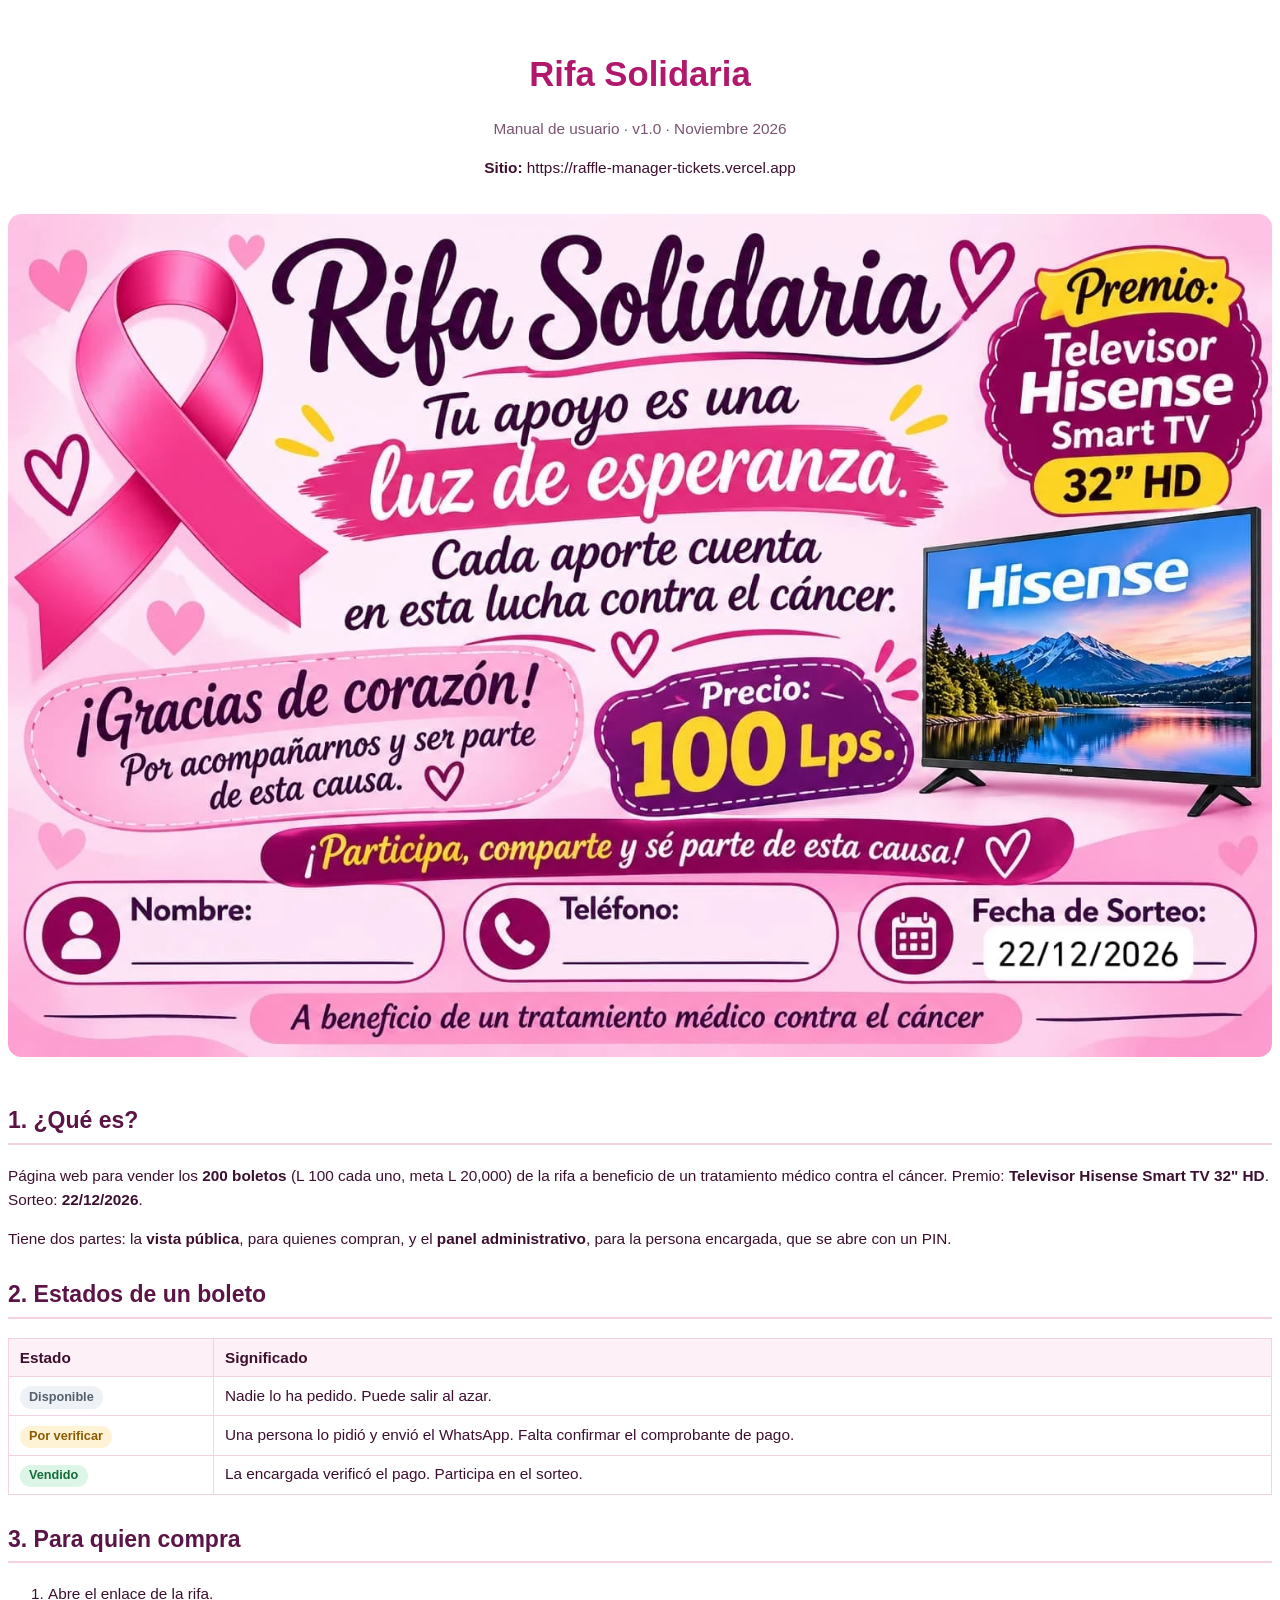
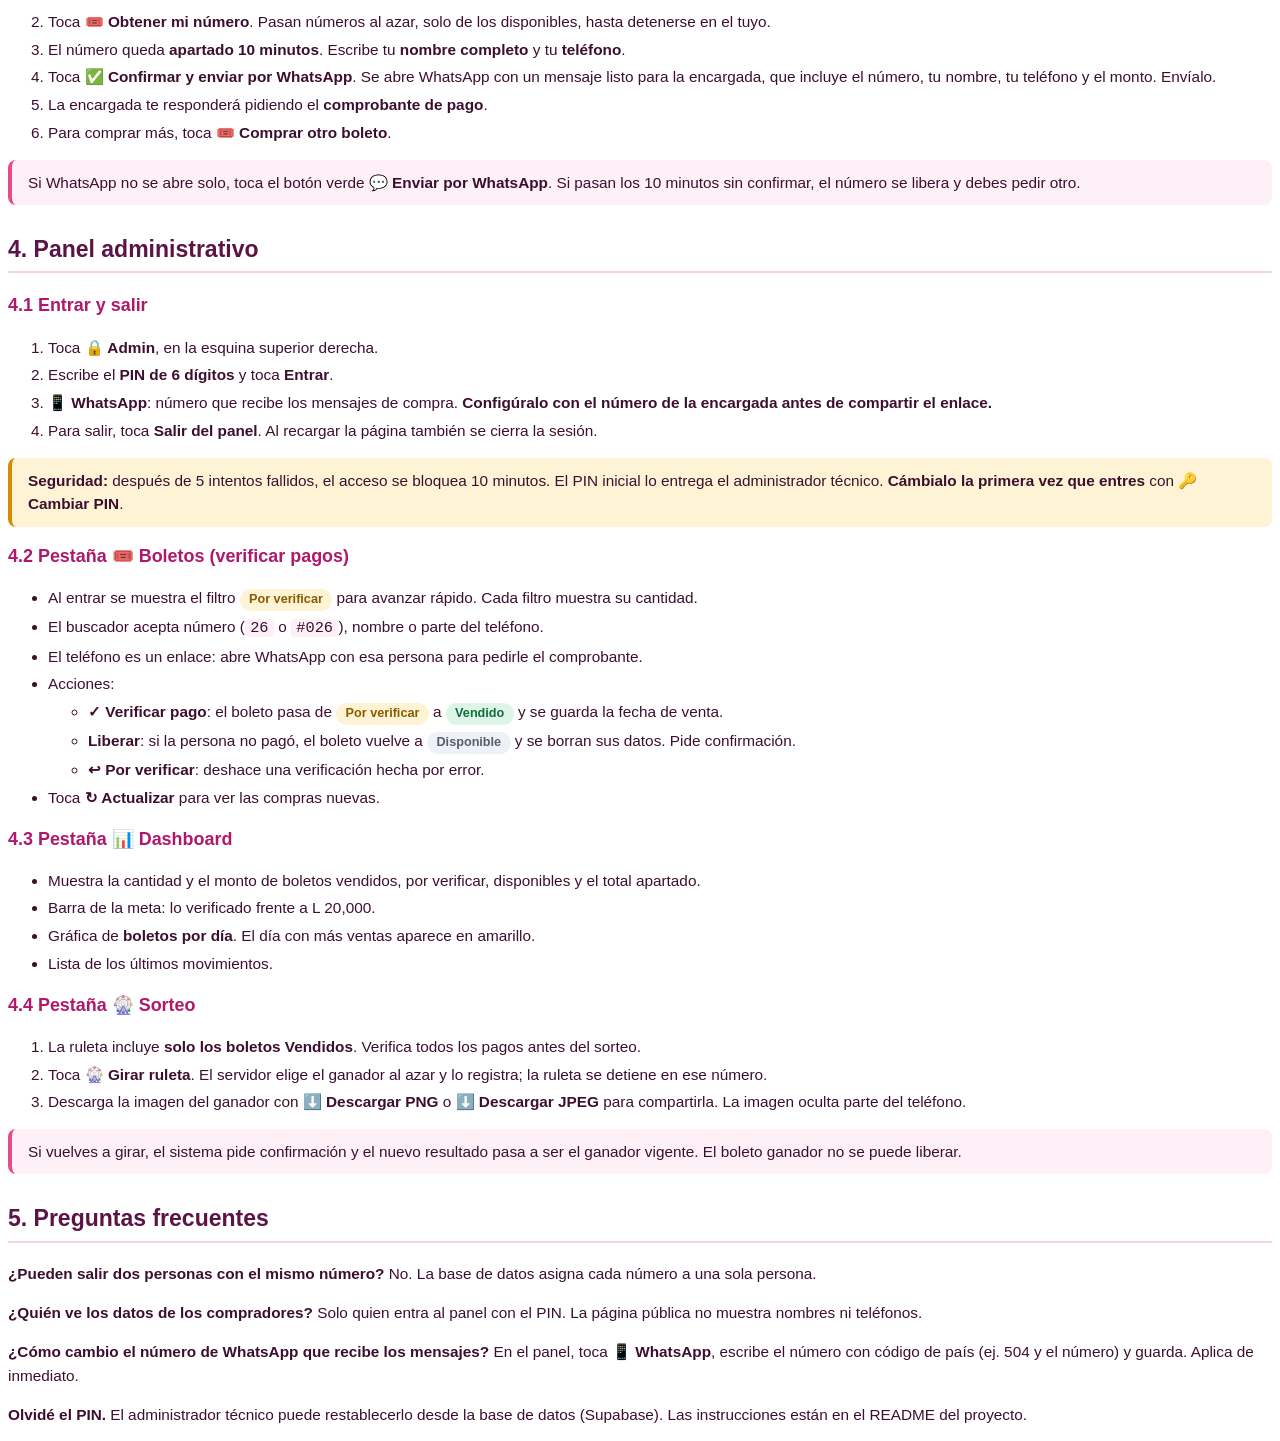
==== docs/manual/manual-usuario.html @ e07d1984 "feat: rifa solidaria con Supabase, panel admin, sorteo y manual Co-Authored-By: Claude Opus 5.5 <nor" ====
<!doctype html>
<html lang="es">
<head>
<meta charset="utf-8">
<title>Manual de usuario · Rifa Solidaria</title>
<style>
  @page { size: Letter; margin: 18mm 16mm; }
  body { font: 11.5pt/1.55 "Segoe UI", Arial, sans-serif; color: #3d0f2f; }
  h1 { color: #b0186b; font-size: 26pt; margin: 0 0 4pt; }
  h2 { color: #5b1446; border-bottom: 2px solid #f3d3e3; padding-bottom: 3pt; margin-top: 20pt; page-break-after: avoid; }
  h3 { color: #b0186b; margin: 12pt 0 4pt; }
  .cover { text-align: center; padding: 30pt 0 10pt; }
  .cover img { width: 100%; border-radius: 10pt; margin-top: 14pt; }
  .muted { color: #7a5470; }
  .box { background: #fdf0f6; border-left: 4px solid #e84a8a; padding: 8pt 12pt; border-radius: 6pt; margin: 8pt 0; }
  .warn { background: #fff3d6; border-color: #d98a00; }
  table { width: 100%; border-collapse: collapse; margin: 6pt 0; }
  th, td { border: 1px solid #f3d3e3; padding: 5pt 8pt; text-align: left; vertical-align: top; }
  th { background: #fdf0f6; }
  ol li, ul li { margin: 3pt 0; }
  .badge { display: inline-block; padding: 1pt 7pt; border-radius: 9pt; font-weight: 700; font-size: 9.5pt; }
  .d { background: #eef1f5; color: #55606e; } .p { background: #fff3d6; color: #8a5a00; } .v { background: #dcf5e6; color: #146c3b; }
  .pb { page-break-before: always; }
  code { background: #fdf0f6; padding: 0 4pt; border-radius: 3pt; }
</style>
</head>
<body>
<section class="cover">
  <h1>Rifa Solidaria</h1>
  <p class="muted">Manual de usuario · v1.0 · Noviembre 2026</p>
  <p><strong>Sitio:</strong> https://raffle-manager-tickets.vercel.app</p>
  <img src="../../assets/afiche.webp" alt="Afiche de la rifa">
</section>

<h2>1. ¿Qué es?</h2>
<p>Página web para vender los <strong>200 boletos</strong> (L 100 cada uno, meta L 20,000) de la rifa a beneficio de un tratamiento médico contra el cáncer. Premio: <strong>Televisor Hisense Smart TV 32" HD</strong>. Sorteo: <strong>22/12/2026</strong>.</p>
<p>Tiene dos partes: la <strong>vista pública</strong>, para quienes compran, y el <strong>panel administrativo</strong>, para la persona encargada, que se abre con un PIN.</p>

<h2>2. Estados de un boleto</h2>
<table>
  <tr><th>Estado</th><th>Significado</th></tr>
  <tr><td><span class="badge d">Disponible</span></td><td>Nadie lo ha pedido. Puede salir al azar.</td></tr>
  <tr><td><span class="badge p">Por verificar</span></td><td>Una persona lo pidió y envió el WhatsApp. Falta confirmar el comprobante de pago.</td></tr>
  <tr><td><span class="badge v">Vendido</span></td><td>La encargada verificó el pago. Participa en el sorteo.</td></tr>
</table>

<h2>3. Para quien compra</h2>
<ol>
  <li>Abre el enlace de la rifa.</li>
  <li>Toca <strong>🎟️ Obtener mi número</strong>. Pasan números al azar, solo de los disponibles, hasta detenerse en el tuyo.</li>
  <li>El número queda <strong>apartado 10 minutos</strong>. Escribe tu <strong>nombre completo</strong> y tu <strong>teléfono</strong>.</li>
  <li>Toca <strong>✅ Confirmar y enviar por WhatsApp</strong>. Se abre WhatsApp con un mensaje listo para la encargada, que incluye el número, tu nombre, tu teléfono y el monto. Envíalo.</li>
  <li>La encargada te responderá pidiendo el <strong>comprobante de pago</strong>.</li>
  <li>Para comprar más, toca <strong>🎟️ Comprar otro boleto</strong>.</li>
</ol>
<div class="box">Si WhatsApp no se abre solo, toca el botón verde <strong>💬 Enviar por WhatsApp</strong>. Si pasan los 10 minutos sin confirmar, el número se libera y debes pedir otro.</div>

<h2 class="pb">4. Panel administrativo</h2>
<h3>4.1 Entrar y salir</h3>
<ol>
  <li>Toca <strong>🔒 Admin</strong>, en la esquina superior derecha.</li>
  <li>Escribe el <strong>PIN de 6 dígitos</strong> y toca <strong>Entrar</strong>.</li>
  <li><strong>📱 WhatsApp</strong>: número que recibe los mensajes de compra. <strong>Configúralo con el número de la encargada antes de compartir el enlace.</strong></li>
  <li>Para salir, toca <strong>Salir del panel</strong>. Al recargar la página también se cierra la sesión.</li>
</ol>
<div class="box warn"><strong>Seguridad:</strong> después de 5 intentos fallidos, el acceso se bloquea 10 minutos. El PIN inicial lo entrega el administrador técnico. <strong>Cámbialo la primera vez que entres</strong> con <strong>🔑 Cambiar PIN</strong>.</div>

<h3>4.2 Pestaña 🎟️ Boletos (verificar pagos)</h3>
<ul>
  <li>Al entrar se muestra el filtro <span class="badge p">Por verificar</span> para avanzar rápido. Cada filtro muestra su cantidad.</li>
  <li>El buscador acepta número (<code>26</code> o <code>#026</code>), nombre o parte del teléfono.</li>
  <li>El teléfono es un enlace: abre WhatsApp con esa persona para pedirle el comprobante.</li>
  <li>Acciones:
    <ul>
      <li><strong>✓ Verificar pago</strong>: el boleto pasa de <span class="badge p">Por verificar</span> a <span class="badge v">Vendido</span> y se guarda la fecha de venta.</li>
      <li><strong>Liberar</strong>: si la persona no pagó, el boleto vuelve a <span class="badge d">Disponible</span> y se borran sus datos. Pide confirmación.</li>
      <li><strong>↩ Por verificar</strong>: deshace una verificación hecha por error.</li>
    </ul>
  </li>
  <li>Toca <strong>↻ Actualizar</strong> para ver las compras nuevas.</li>
</ul>

<h3>4.3 Pestaña 📊 Dashboard</h3>
<ul>
  <li>Muestra la cantidad y el monto de boletos vendidos, por verificar, disponibles y el total apartado.</li>
  <li>Barra de la meta: lo verificado frente a L 20,000.</li>
  <li>Gráfica de <strong>boletos por día</strong>. El día con más ventas aparece en amarillo.</li>
  <li>Lista de los últimos movimientos.</li>
</ul>

<h3>4.4 Pestaña 🎡 Sorteo</h3>
<ol>
  <li>La ruleta incluye <strong>solo los boletos Vendidos</strong>. Verifica todos los pagos antes del sorteo.</li>
  <li>Toca <strong>🎡 Girar ruleta</strong>. El servidor elige el ganador al azar y lo registra; la ruleta se detiene en ese número.</li>
  <li>Descarga la imagen del ganador con <strong>⬇️ Descargar PNG</strong> o <strong>⬇️ Descargar JPEG</strong> para compartirla. La imagen oculta parte del teléfono.</li>
</ol>
<div class="box">Si vuelves a girar, el sistema pide confirmación y el nuevo resultado pasa a ser el ganador vigente. El boleto ganador no se puede liberar.</div>

<h2>5. Preguntas frecuentes</h2>
<p><strong>¿Pueden salir dos personas con el mismo número?</strong> No. La base de datos asigna cada número a una sola persona.</p>
<p><strong>¿Quién ve los datos de los compradores?</strong> Solo quien entra al panel con el PIN. La página pública no muestra nombres ni teléfonos.</p>
<p><strong>¿Cómo cambio el número de WhatsApp que recibe los mensajes?</strong> En el panel, toca <strong>📱 WhatsApp</strong>, escribe el número con código de país (ej. 504 y el número) y guarda. Aplica de inmediato.</p>
<p><strong>Olvidé el PIN.</strong> El administrador técnico puede restablecerlo desde la base de datos (Supabase). Las instrucciones están en el README del proyecto.</p>
</body>
</html>
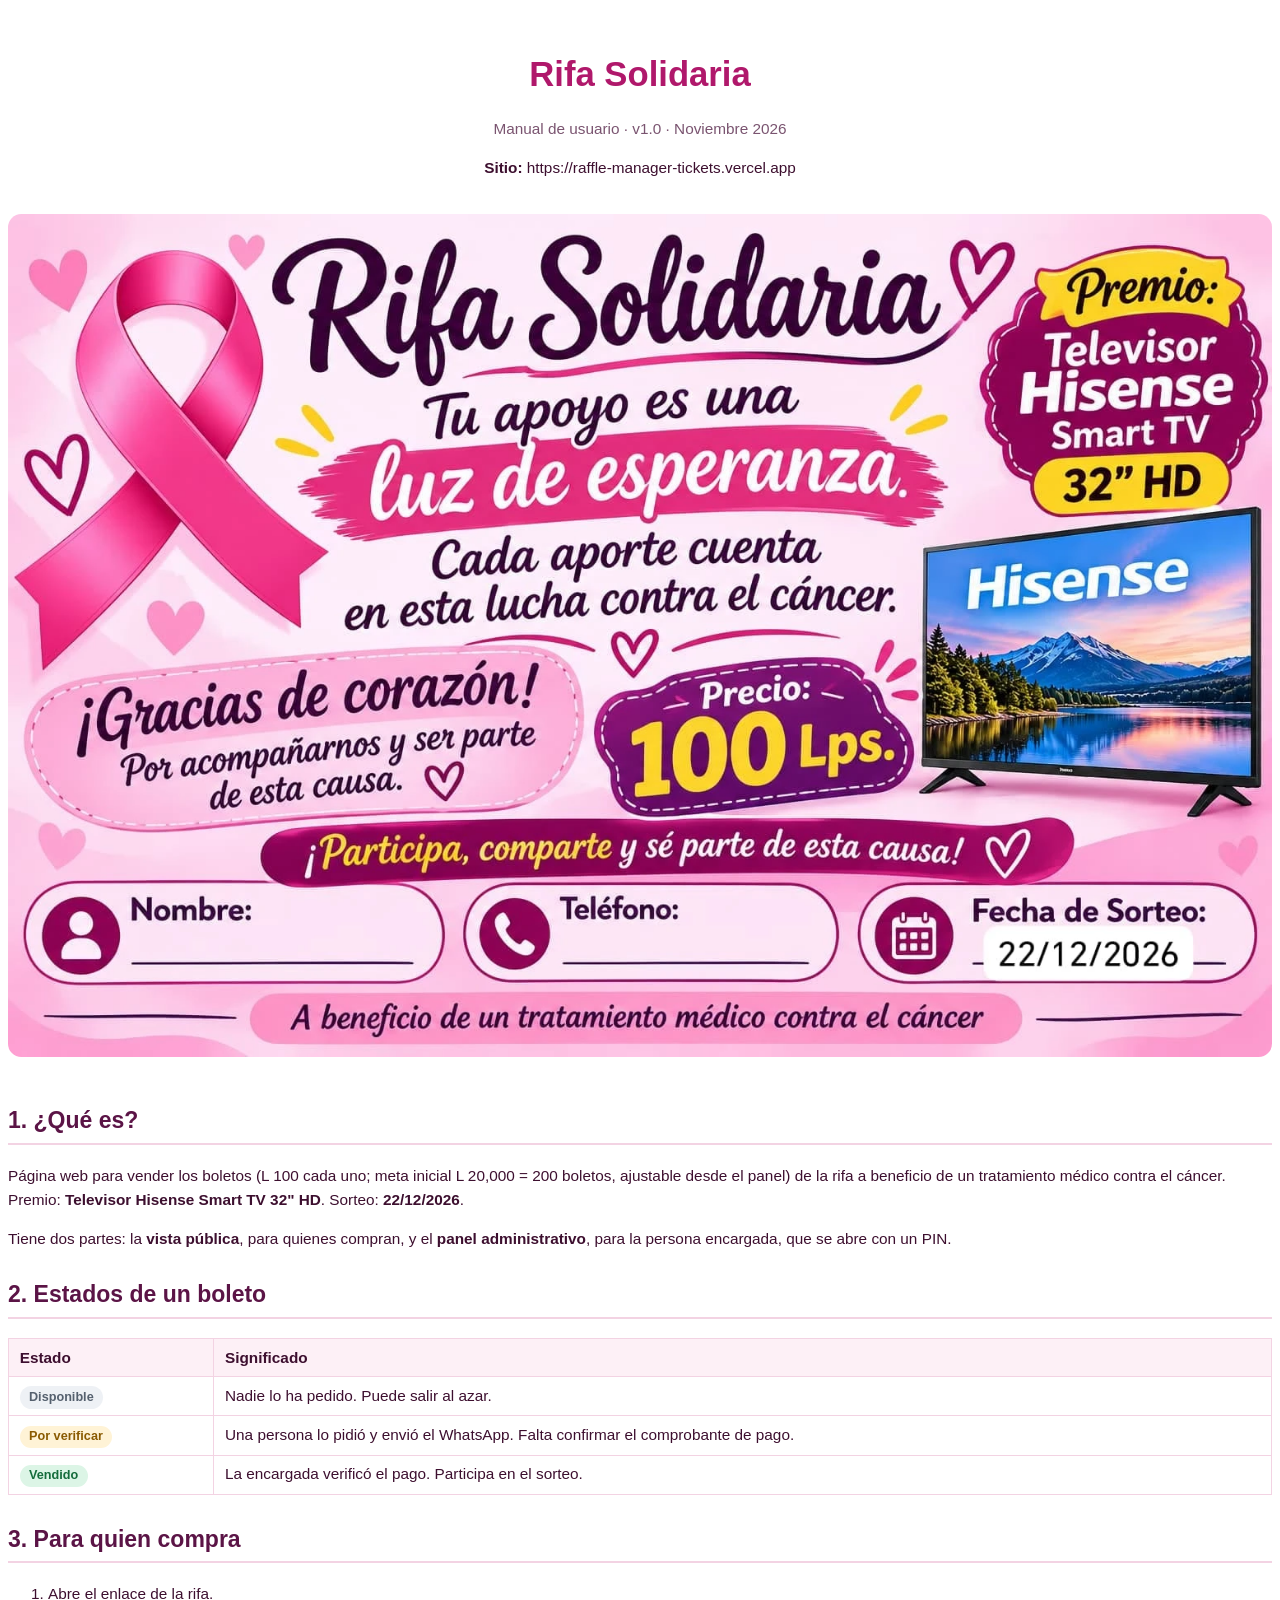
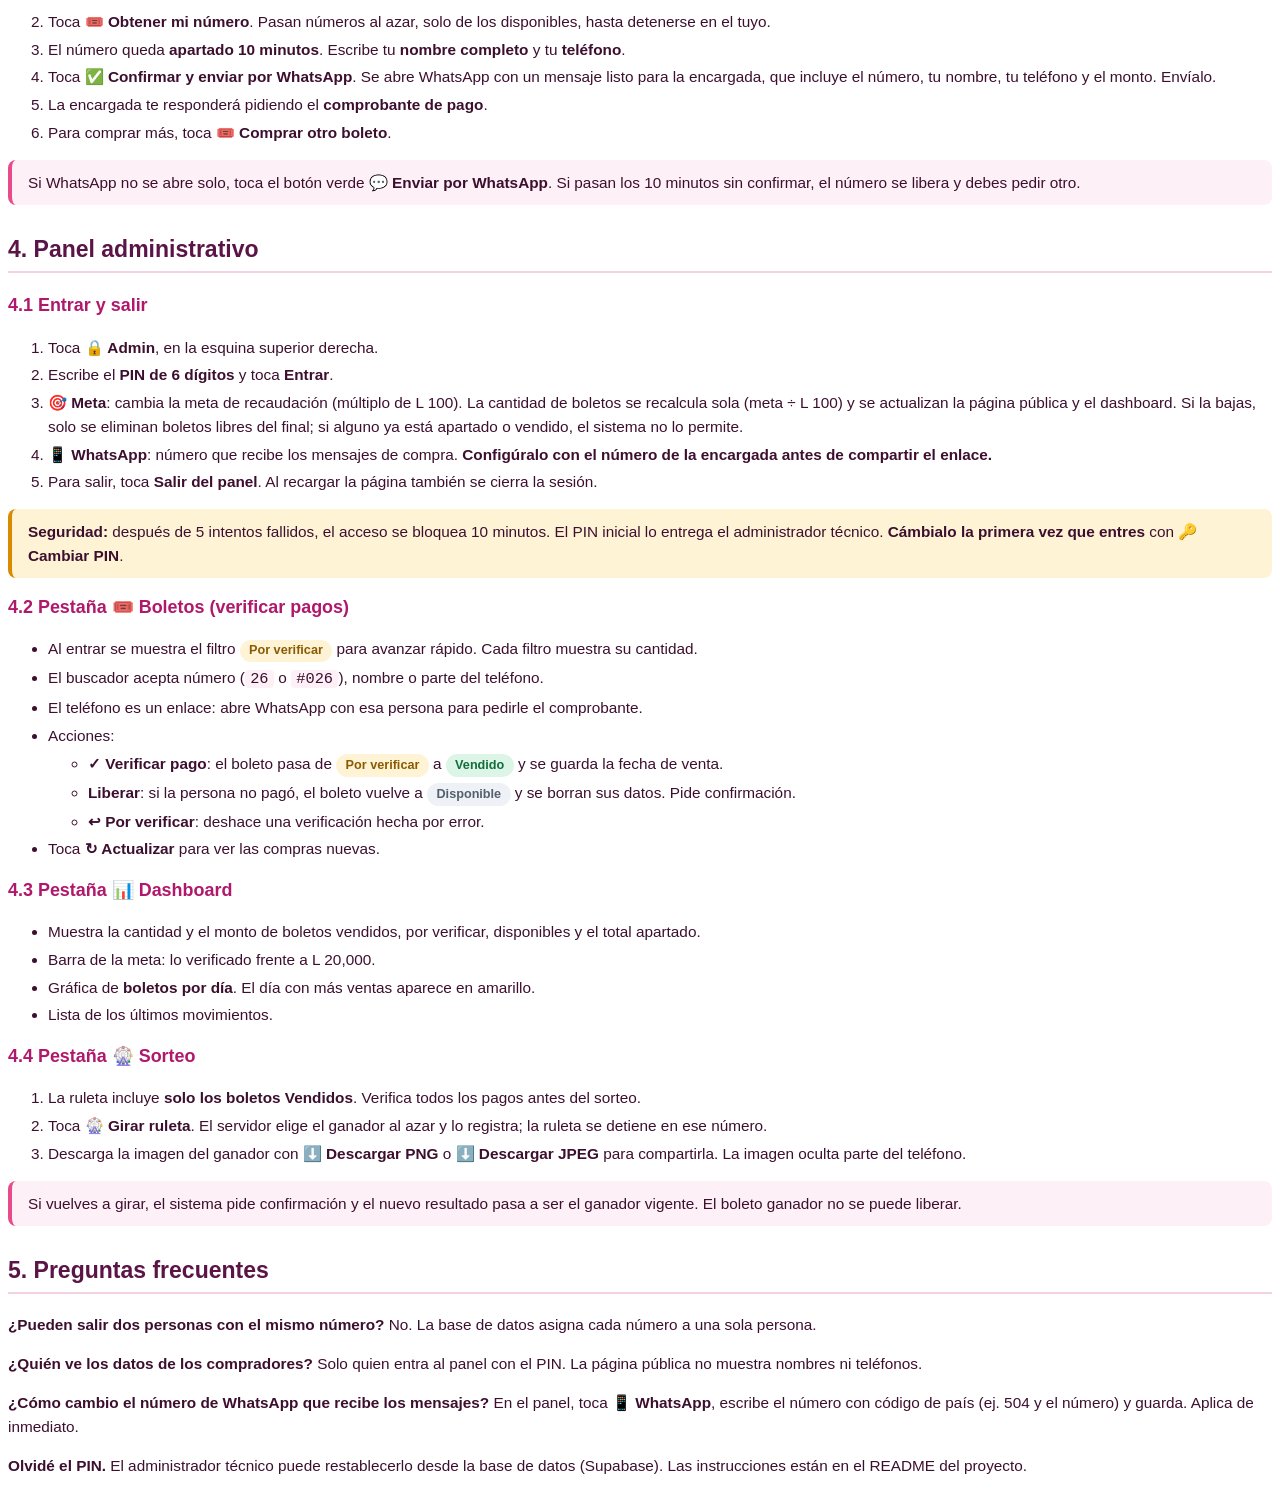
==== commit 426bd101: "feat: meta configurable desde el panel - admin_set_goal: recalcula boletos (meta / precio), agrega a" ====
--- a/docs/manual/manual-usuario.html
+++ b/docs/manual/manual-usuario.html
@@ -33,7 +33,7 @@
 </section>
 
 <h2>1. ¿Qué es?</h2>
-<p>Página web para vender los <strong>200 boletos</strong> (L 100 cada uno, meta L 20,000) de la rifa a beneficio de un tratamiento médico contra el cáncer. Premio: <strong>Televisor Hisense Smart TV 32" HD</strong>. Sorteo: <strong>22/12/2026</strong>.</p>
+<p>Página web para vender los boletos (L 100 cada uno; meta inicial L 20,000 = 200 boletos, ajustable desde el panel) de la rifa a beneficio de un tratamiento médico contra el cáncer. Premio: <strong>Televisor Hisense Smart TV 32" HD</strong>. Sorteo: <strong>22/12/2026</strong>.</p>
 <p>Tiene dos partes: la <strong>vista pública</strong>, para quienes compran, y el <strong>panel administrativo</strong>, para la persona encargada, que se abre con un PIN.</p>
 
 <h2>2. Estados de un boleto</h2>
@@ -60,6 +60,7 @@
 <ol>
   <li>Toca <strong>🔒 Admin</strong>, en la esquina superior derecha.</li>
   <li>Escribe el <strong>PIN de 6 dígitos</strong> y toca <strong>Entrar</strong>.</li>
+  <li><strong>🎯 Meta</strong>: cambia la meta de recaudación (múltiplo de L 100). La cantidad de boletos se recalcula sola (meta ÷ L 100) y se actualizan la página pública y el dashboard. Si la bajas, solo se eliminan boletos libres del final; si alguno ya está apartado o vendido, el sistema no lo permite.</li>
   <li><strong>📱 WhatsApp</strong>: número que recibe los mensajes de compra. <strong>Configúralo con el número de la encargada antes de compartir el enlace.</strong></li>
   <li>Para salir, toca <strong>Salir del panel</strong>. Al recargar la página también se cierra la sesión.</li>
 </ol>
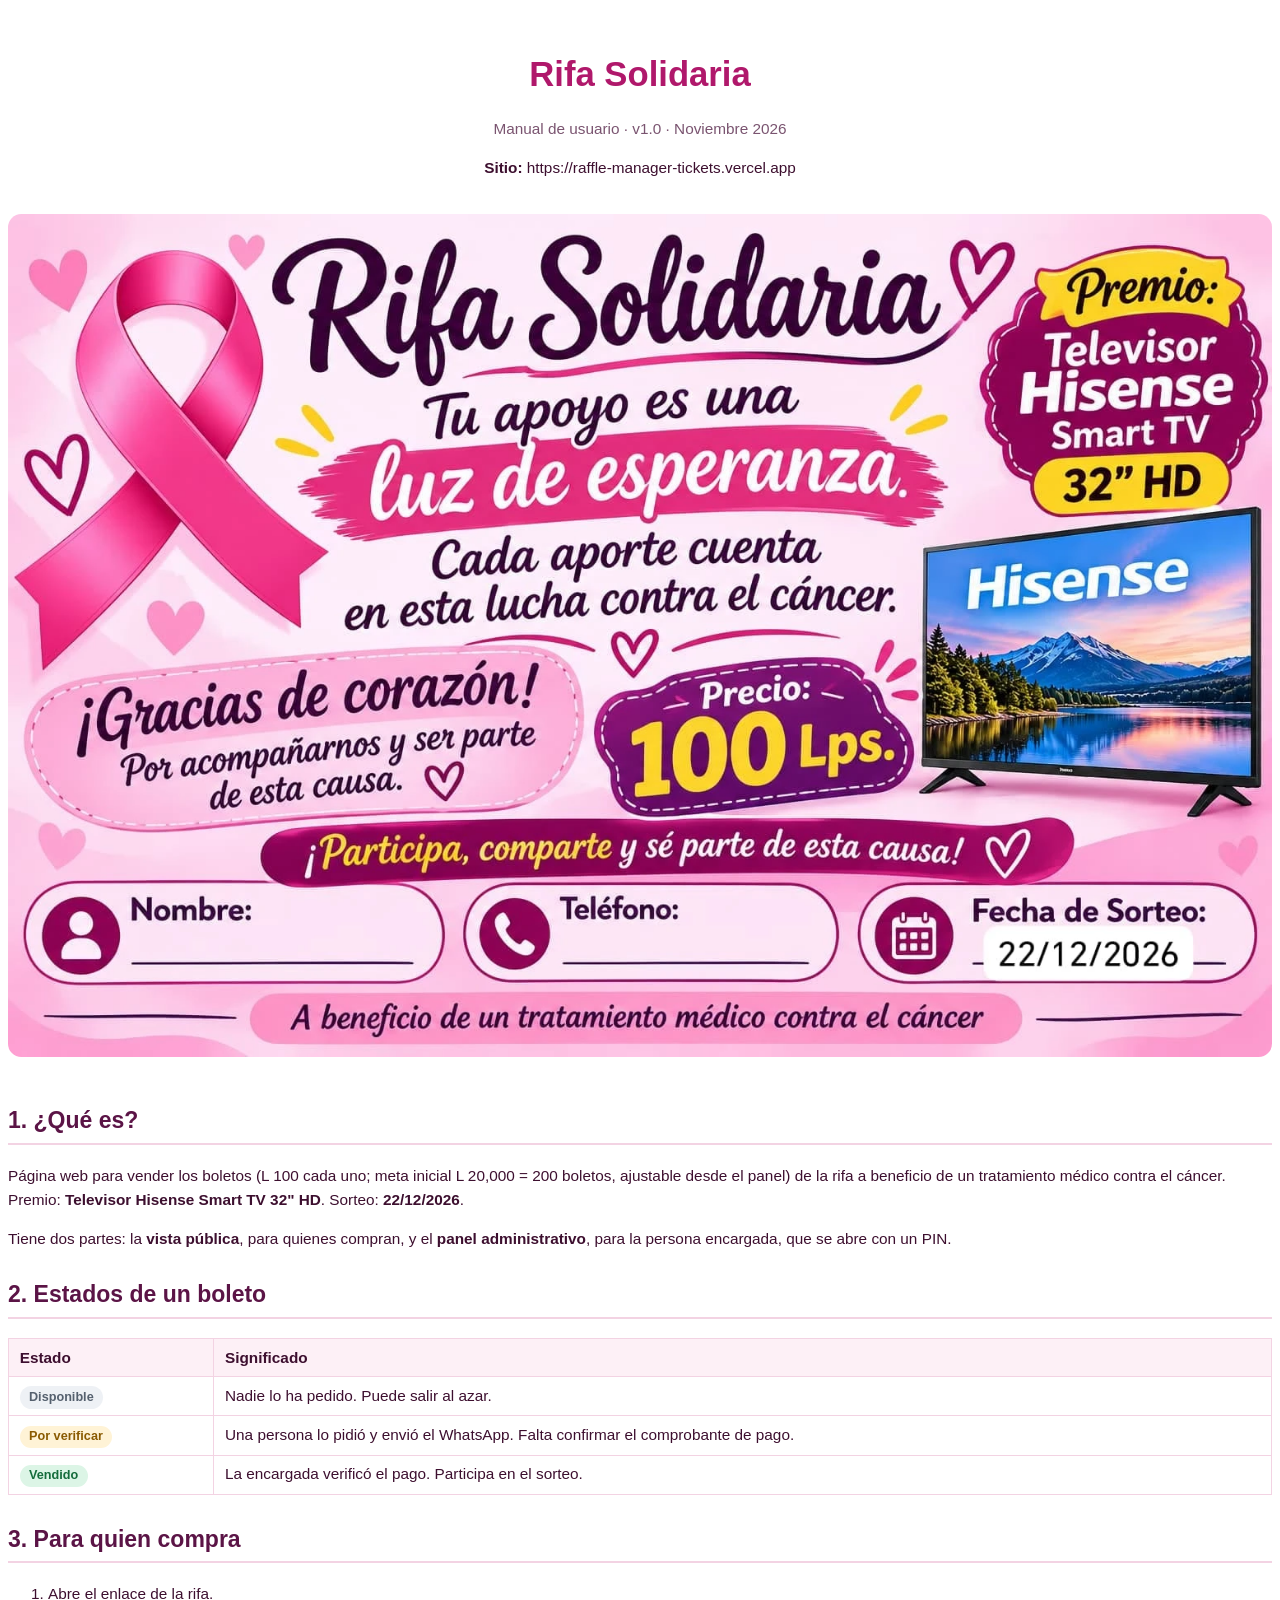
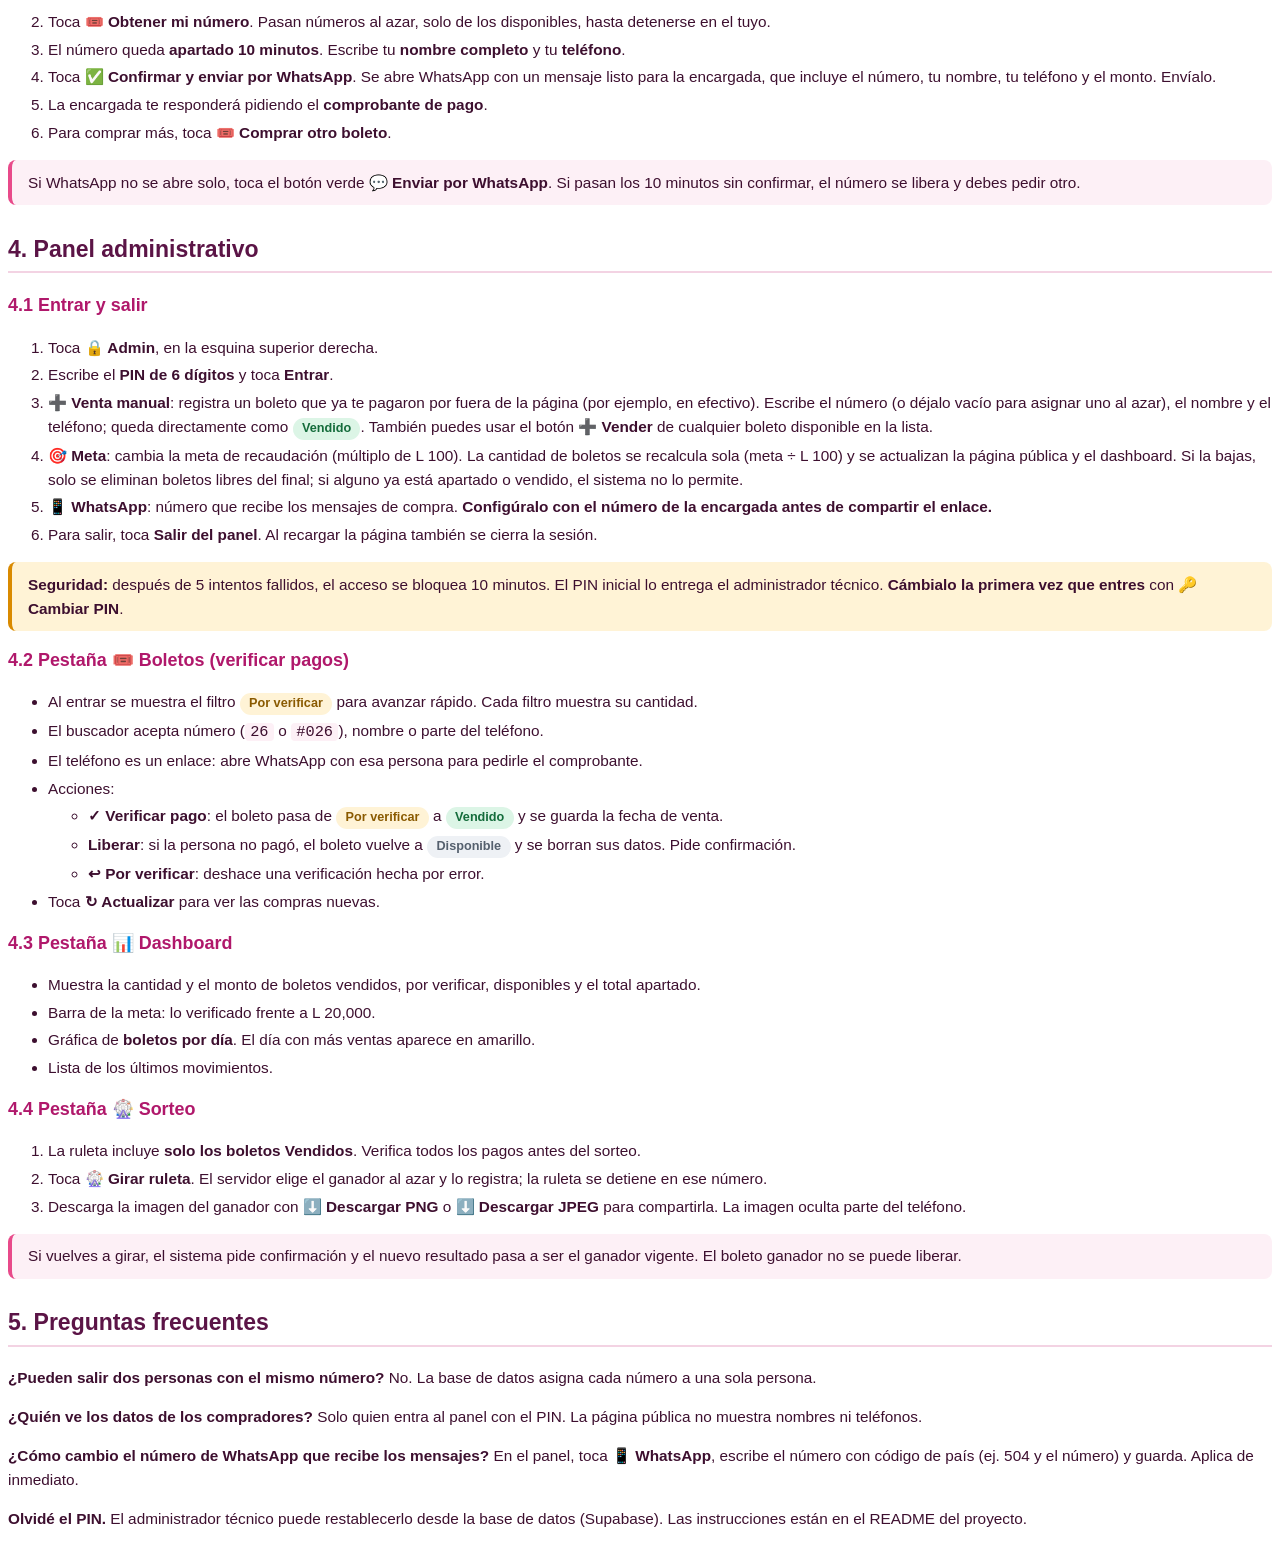
==== commit 63516643: "feat: venta manual de boletos desde el panel - admin_add_sale: registra boleto pagado como vendido (" ====
--- a/docs/manual/manual-usuario.html
+++ b/docs/manual/manual-usuario.html
@@ -60,6 +60,7 @@
 <ol>
   <li>Toca <strong>🔒 Admin</strong>, en la esquina superior derecha.</li>
   <li>Escribe el <strong>PIN de 6 dígitos</strong> y toca <strong>Entrar</strong>.</li>
+  <li><strong>➕ Venta manual</strong>: registra un boleto que ya te pagaron por fuera de la página (por ejemplo, en efectivo). Escribe el número (o déjalo vacío para asignar uno al azar), el nombre y el teléfono; queda directamente como <span class="badge v">Vendido</span>. También puedes usar el botón <strong>➕ Vender</strong> de cualquier boleto disponible en la lista.</li>
   <li><strong>🎯 Meta</strong>: cambia la meta de recaudación (múltiplo de L 100). La cantidad de boletos se recalcula sola (meta ÷ L 100) y se actualizan la página pública y el dashboard. Si la bajas, solo se eliminan boletos libres del final; si alguno ya está apartado o vendido, el sistema no lo permite.</li>
   <li><strong>📱 WhatsApp</strong>: número que recibe los mensajes de compra. <strong>Configúralo con el número de la encargada antes de compartir el enlace.</strong></li>
   <li>Para salir, toca <strong>Salir del panel</strong>. Al recargar la página también se cierra la sesión.</li>
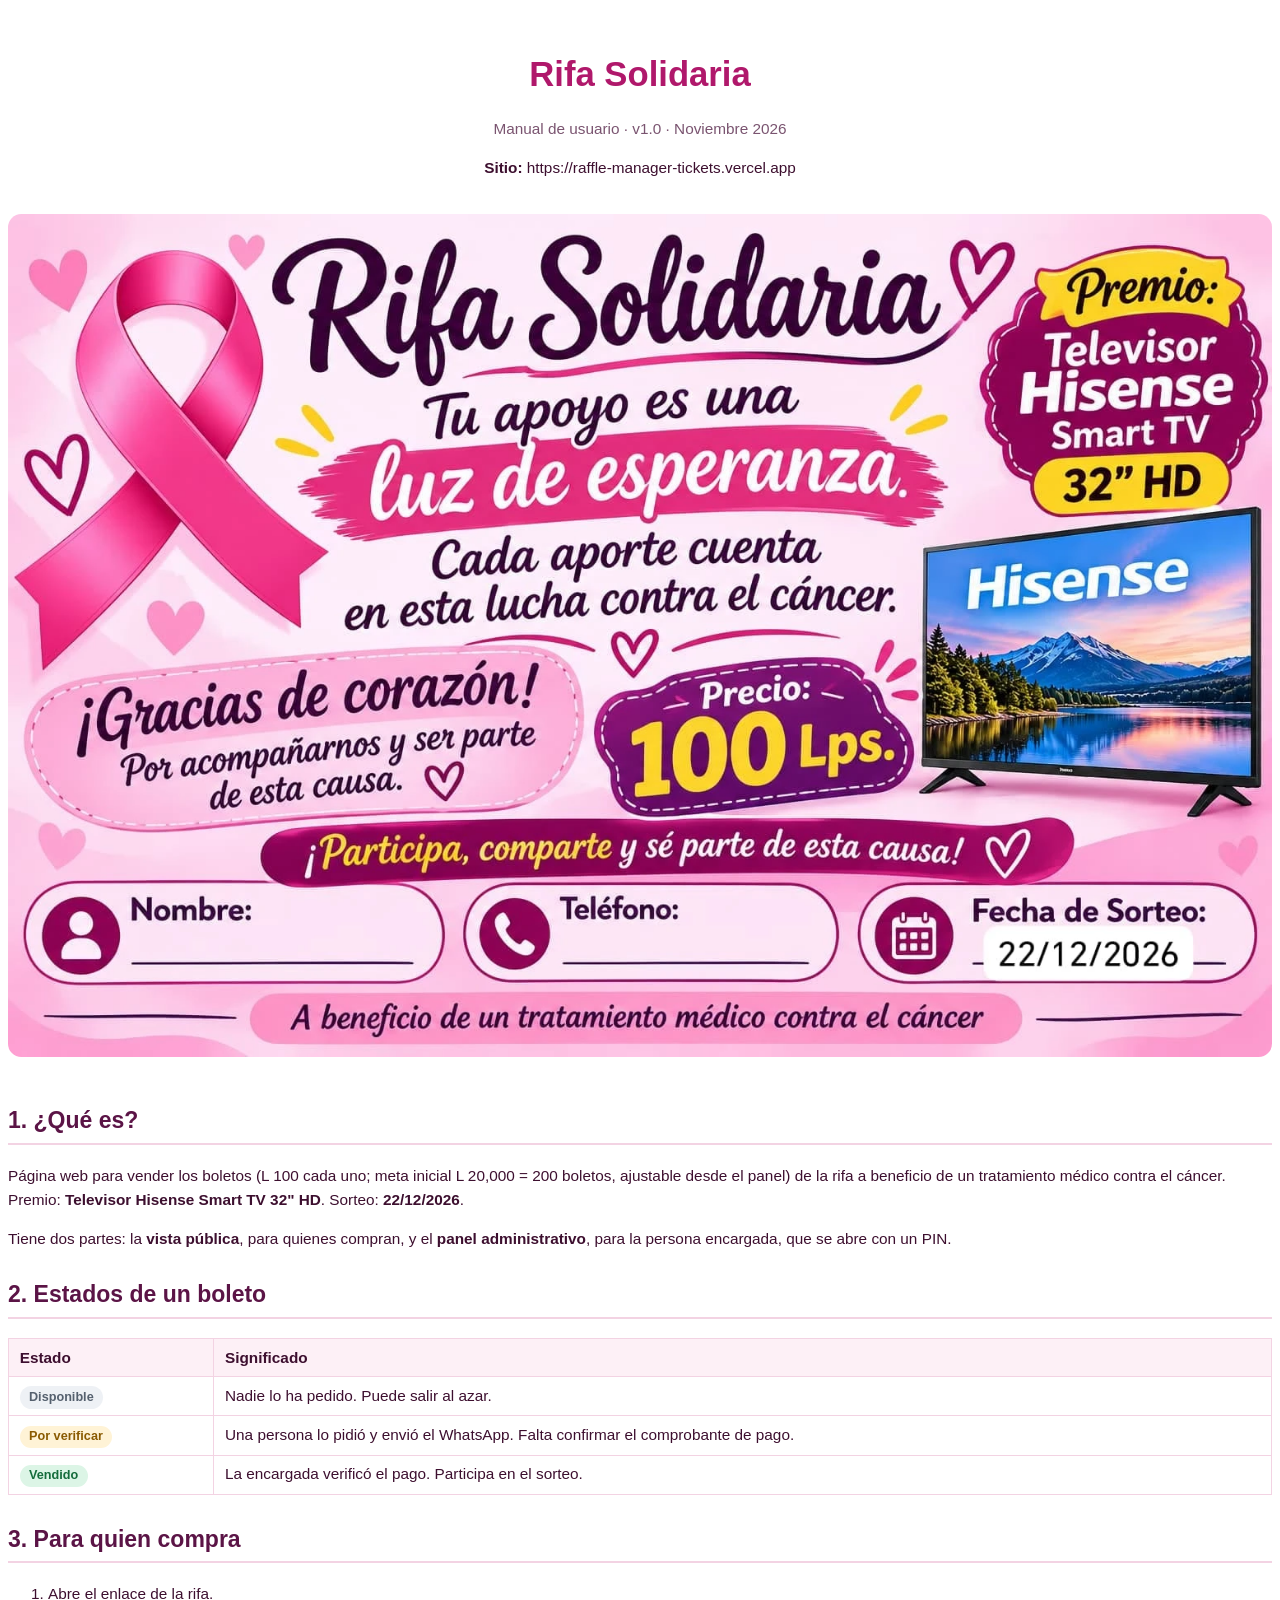
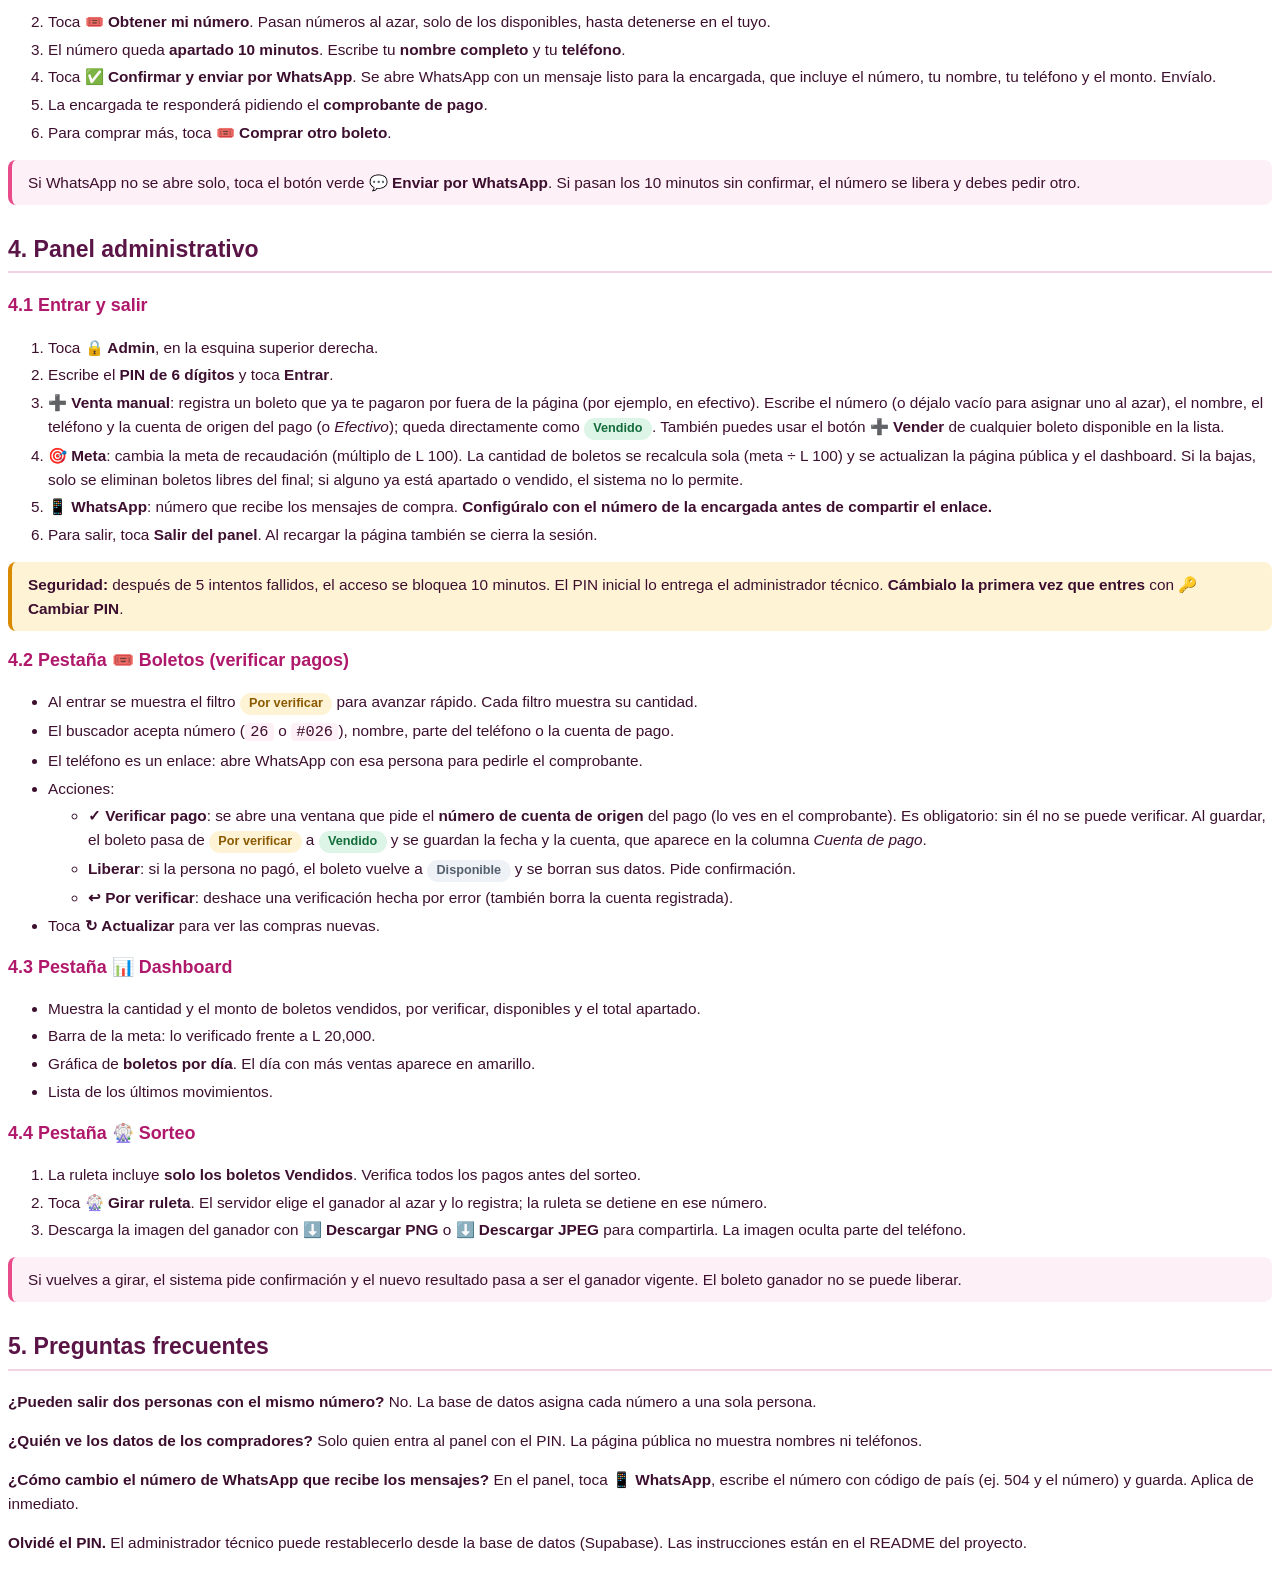
==== commit 5f622f52: "feat: cuenta de origen obligatoria para verificar pagos - Columna cuenta_pago; admin_set_status exig" ====
--- a/docs/manual/manual-usuario.html
+++ b/docs/manual/manual-usuario.html
@@ -60,7 +60,7 @@
 <ol>
   <li>Toca <strong>🔒 Admin</strong>, en la esquina superior derecha.</li>
   <li>Escribe el <strong>PIN de 6 dígitos</strong> y toca <strong>Entrar</strong>.</li>
-  <li><strong>➕ Venta manual</strong>: registra un boleto que ya te pagaron por fuera de la página (por ejemplo, en efectivo). Escribe el número (o déjalo vacío para asignar uno al azar), el nombre y el teléfono; queda directamente como <span class="badge v">Vendido</span>. También puedes usar el botón <strong>➕ Vender</strong> de cualquier boleto disponible en la lista.</li>
+  <li><strong>➕ Venta manual</strong>: registra un boleto que ya te pagaron por fuera de la página (por ejemplo, en efectivo). Escribe el número (o déjalo vacío para asignar uno al azar), el nombre, el teléfono y la cuenta de origen del pago (o <em>Efectivo</em>); queda directamente como <span class="badge v">Vendido</span>. También puedes usar el botón <strong>➕ Vender</strong> de cualquier boleto disponible en la lista.</li>
   <li><strong>🎯 Meta</strong>: cambia la meta de recaudación (múltiplo de L 100). La cantidad de boletos se recalcula sola (meta ÷ L 100) y se actualizan la página pública y el dashboard. Si la bajas, solo se eliminan boletos libres del final; si alguno ya está apartado o vendido, el sistema no lo permite.</li>
   <li><strong>📱 WhatsApp</strong>: número que recibe los mensajes de compra. <strong>Configúralo con el número de la encargada antes de compartir el enlace.</strong></li>
   <li>Para salir, toca <strong>Salir del panel</strong>. Al recargar la página también se cierra la sesión.</li>
@@ -70,13 +70,13 @@
 <h3>4.2 Pestaña 🎟️ Boletos (verificar pagos)</h3>
 <ul>
   <li>Al entrar se muestra el filtro <span class="badge p">Por verificar</span> para avanzar rápido. Cada filtro muestra su cantidad.</li>
-  <li>El buscador acepta número (<code>26</code> o <code>#026</code>), nombre o parte del teléfono.</li>
+  <li>El buscador acepta número (<code>26</code> o <code>#026</code>), nombre, parte del teléfono o la cuenta de pago.</li>
   <li>El teléfono es un enlace: abre WhatsApp con esa persona para pedirle el comprobante.</li>
   <li>Acciones:
     <ul>
-      <li><strong>✓ Verificar pago</strong>: el boleto pasa de <span class="badge p">Por verificar</span> a <span class="badge v">Vendido</span> y se guarda la fecha de venta.</li>
+      <li><strong>✓ Verificar pago</strong>: se abre una ventana que pide el <strong>número de cuenta de origen</strong> del pago (lo ves en el comprobante). Es obligatorio: sin él no se puede verificar. Al guardar, el boleto pasa de <span class="badge p">Por verificar</span> a <span class="badge v">Vendido</span> y se guardan la fecha y la cuenta, que aparece en la columna <em>Cuenta de pago</em>.</li>
       <li><strong>Liberar</strong>: si la persona no pagó, el boleto vuelve a <span class="badge d">Disponible</span> y se borran sus datos. Pide confirmación.</li>
-      <li><strong>↩ Por verificar</strong>: deshace una verificación hecha por error.</li>
+      <li><strong>↩ Por verificar</strong>: deshace una verificación hecha por error (también borra la cuenta registrada).</li>
     </ul>
   </li>
   <li>Toca <strong>↻ Actualizar</strong> para ver las compras nuevas.</li>
